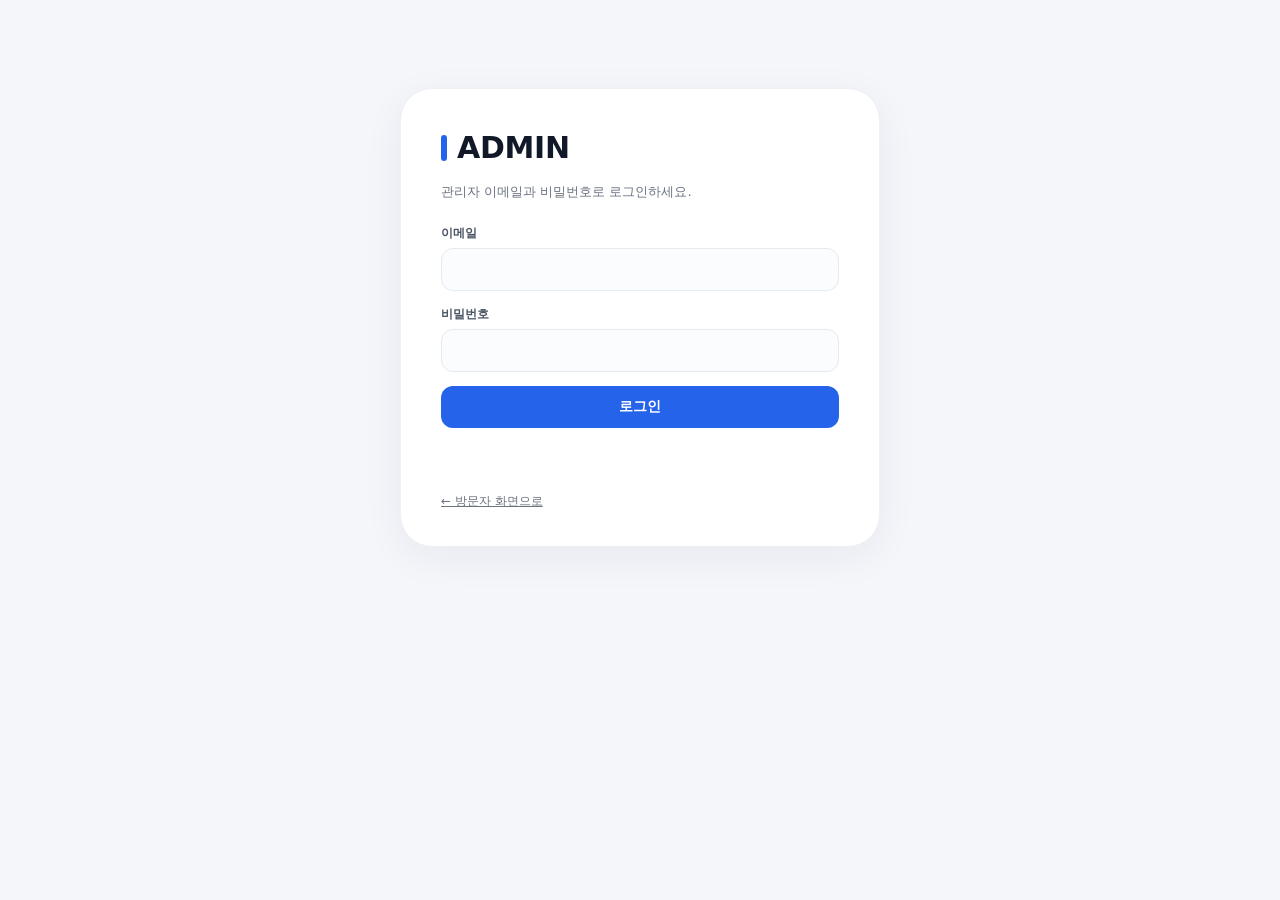
==== admin.html @ 2b7056a5 "관리자 페이지(admin.html, admin.js) 추가 Co-Authored-By: Claude Opus 5.5 <noreply@anthropic.com> Claude-Sess" ====
<!DOCTYPE html>
<html lang="ko">
<head>
  <meta charset="UTF-8">
  <meta name="viewport" content="width=device-width, initial-scale=1">
  <meta name="robots" content="noindex">
  <title>관리자 · 포트폴리오</title>
  <link rel="stylesheet" href="style.css">
</head>
<body>
  <div class="page admin-page">

    <!-- 확인하는 중 -->
    <p class="loading-note" id="loading-view">확인하는 중…</p>

    <!-- 로그인 -->
    <section class="card admin-card narrow" id="login-view" hidden>
      <h1 class="page-title"><span class="bar"></span>ADMIN</h1>
      <p class="guestbook-sub">관리자 이메일과 비밀번호로 로그인하세요.</p>
      <div class="form-stack">
        <label class="field">
          <span>이메일</span>
          <input type="email" id="login-email" autocomplete="username">
        </label>
        <label class="field">
          <span>비밀번호</span>
          <input type="password" id="login-password" autocomplete="current-password">
        </label>
        <button type="button" class="primary-btn tall" id="login-btn">로그인</button>
        <p class="form-msg" id="login-msg" role="status"></p>
      </div>
      <p class="back-link"><a href="index.html">← 방문자 화면으로</a></p>
    </section>

    <!-- 관리자가 아닌 계정 -->
    <section class="card admin-card narrow" id="denied-view" hidden>
      <h1 class="page-title"><span class="bar"></span>ADMIN</h1>
      <p class="headline">관리자만 쓸 수 있어요</p>
      <p class="guestbook-sub" id="denied-who"></p>
      <div class="actions">
        <button type="button" class="ghost-btn" id="denied-logout">로그아웃</button>
      </div>
      <p class="back-link"><a href="index.html">← 방문자 화면으로</a></p>
    </section>

    <!-- 관리자 화면 -->
    <div id="app" hidden>

      <section class="card admin-card">
        <div class="topbar">
          <h1 class="page-title"><span class="bar"></span>ADMIN</h1>
          <div class="topbar-right">
            <span class="who" id="who"></span>
            <a class="ghost-btn" href="index.html" target="_blank" rel="noopener">방문자 화면 보기</a>
            <button type="button" class="ghost-btn" id="logout-btn">로그아웃</button>
          </div>
        </div>
      </section>

      <!-- 프로필 -->
      <section class="card admin-card">
        <h2 class="section-title">프로필</h2>

        <div class="profile-photo-row">
          <div class="photo small" id="pf-photo-preview"></div>
          <div class="field">
            <span>프로필 사진 (PNG·JPG·WEBP·GIF, 10MB까지)</span>
            <input type="file" id="pf-photo" accept="image/png,image/jpeg,image/webp,image/gif">
            <p class="current-file" id="pf-photo-current"></p>
            <label class="check"><input type="checkbox" id="pf-photo-remove"> 사진 빼기 (회색 자리로)</label>
          </div>
        </div>

        <div class="form-grid">
          <label class="field"><span>이름</span><input type="text" id="pf-name"></label>
          <label class="field"><span>직함</span><input type="text" id="pf-title"></label>
          <label class="field"><span>경력 배지</span><input type="text" id="pf-career_badge"></label>
          <label class="field"><span>이메일</span><input type="text" id="pf-email"></label>
          <label class="field"><span>연락처</span><input type="text" id="pf-phone"></label>
          <label class="field"><span>위치</span><input type="text" id="pf-location"></label>
          <label class="field wide">
            <span>한 줄 소개</span>
            <input type="text" id="pf-headline">
            <p class="hint-line">쉼표 뒤에서 줄이 바뀌고, 그 줄의 이름까지 파란 밑줄로 보여요.</p>
          </label>
          <label class="field wide"><span>소개 글</span><textarea id="pf-intro" rows="3"></textarea></label>
          <label class="field">
            <span>EDUCATION</span>
            <textarea id="pf-education" rows="3"></textarea>
            <p class="hint-line">한 줄에 하나씩 적어요.</p>
          </label>
          <label class="field">
            <span>SKILLS &amp; TOOLS</span>
            <textarea id="pf-skills" rows="3"></textarea>
            <p class="hint-line">쉼표나 줄바꿈으로 나눠요.</p>
          </label>
          <label class="field wide">
            <span>EXPERIENCE</span>
            <textarea id="pf-experience" rows="3"></textarea>
            <p class="hint-line">한 줄에 하나씩 적어요.</p>
          </label>
          <label class="field wide"><span>맨 아래 인용</span><input type="text" id="pf-quote"></label>
        </div>

        <div class="actions">
          <button type="button" class="primary-btn tall" id="pf-save">프로필 저장</button>
          <p class="form-msg inline" id="pf-msg" role="status"></p>
        </div>
      </section>

      <!-- 포트폴리오 카드 -->
      <section class="card admin-card">
        <h2 class="section-title">포트폴리오 카드</h2>
        <ul class="row-list" id="project-list"></ul>
        <p class="form-msg" id="project-list-msg" role="status"></p>

        <h3 class="sub-title" id="pj-form-title">새 카드 추가</h3>
        <div class="form-grid">
          <label class="field"><span>번호</span><input type="text" id="pj-number" placeholder="예: 05"></label>
          <label class="field"><span>분류</span><input type="text" id="pj-category"></label>
          <label class="field wide"><span>제목 (꼭 적기)</span><input type="text" id="pj-title"></label>
          <label class="field wide"><span>설명</span><textarea id="pj-description" rows="3"></textarea></label>
          <label class="field wide">
            <span>태그</span>
            <input type="text" id="pj-tags">
            <p class="hint-line">쉼표로 나눠요. 예: UI/UX 리드 기획, 총괄 PM</p>
          </label>
          <div class="field">
            <span>썸네일 이미지 (PNG·JPG·WEBP·GIF, 10MB까지)</span>
            <input type="file" id="pj-thumb" accept="image/png,image/jpeg,image/webp,image/gif">
            <p class="current-file" id="pj-thumb-current"></p>
            <label class="check" id="pj-thumb-remove-wrap" hidden><input type="checkbox" id="pj-thumb-remove"> 썸네일 빼기</label>
          </div>
          <div class="field">
            <span>첨부 파일 (PDF나 이미지, 10MB까지)</span>
            <input type="file" id="pj-file" accept="application/pdf,image/png,image/jpeg,image/webp,image/gif">
            <p class="current-file" id="pj-file-current"></p>
            <label class="check" id="pj-file-remove-wrap" hidden><input type="checkbox" id="pj-file-remove"> 첨부 파일 빼기</label>
          </div>
        </div>

        <div class="actions">
          <button type="button" class="primary-btn tall" id="pj-save">카드 추가</button>
          <button type="button" class="ghost-btn" id="pj-cancel" hidden>수정 취소</button>
          <p class="form-msg inline" id="pj-msg" role="status"></p>
        </div>
      </section>

      <!-- 좋아요 -->
      <section class="card admin-card">
        <h2 class="section-title">좋아요</h2>
        <ul class="row-list" id="like-list"></ul>
        <p class="form-msg" id="like-msg" role="status"></p>
      </section>

      <!-- 방명록 -->
      <section class="card admin-card">
        <h2 class="section-title">방명록</h2>
        <ul class="row-list" id="guest-list"></ul>
        <p class="form-msg" id="guest-msg" role="status"></p>
      </section>

    </div>
  </div>
  <script src="admin.js"></script>
</body>
</html>
---- style.css ----
:root {
  --blue: #2563eb;
  --bg: #f4f6fa;
  --text: #111827;
  --muted: #6b7280;
  --soft: #9ca3af;
  --line: #e5e9f0;
  --chip: #f1f3f7;
  --font: "Pretendard", "Apple SD Gothic Neo", "Noto Sans KR", "Malgun Gothic", system-ui, sans-serif;
}

* { box-sizing: border-box; }

body {
  margin: 0;
  background: var(--bg);
  color: var(--text);
  font-family: var(--font);
  line-height: 1.5;
  -webkit-font-smoothing: antialiased;
}

.page {
  max-width: 1152px;
  margin: 0 auto;
  padding: 48px 16px;
  display: flex;
  flex-direction: column;
  gap: 48px;
}

button { font-family: inherit; cursor: pointer; }

/* ---------- 큰 흰 카드 ---------- */
.card {
  background: #fff;
  border: 1px solid #edf0f5;
  border-radius: 32px;
  box-shadow: 0 10px 40px rgba(31, 41, 80, 0.06);
  overflow: hidden;
}

.main-card {
  display: grid;
  grid-template-columns: 320px 1fr;
}

/* ---------- 왼쪽 ABOUT ME ---------- */
.about {
  padding: 32px 28px 40px;
  border-right: 1px solid var(--line);
  background: linear-gradient(180deg, #fbfcfe 0%, #f7f9fd 100%);
  text-align: center;
}

.about-label {
  margin: 0 0 20px;
  font-size: 12px;
  font-weight: 700;
  letter-spacing: 0.12em;
  color: #8a94a6;
}

.photo {
  width: 176px;
  height: 224px;
  margin: 0 auto 24px;
  border-radius: 20px;
  background: #e5e7eb;
  overflow: hidden;
  box-shadow: 0 4px 14px rgba(0, 0, 0, 0.12);
}
.photo img { width: 100%; height: 100%; object-fit: cover; display: block; }

.name { margin: 0; font-size: 24px; font-weight: 800; }
.title { margin: 6px 0 0; font-size: 15px; font-weight: 700; color: var(--blue); }

.badge-wrap { margin: 14px 0 0; }
.badge {
  display: inline-block;
  padding: 4px 14px;
  border: 1px solid #93b4f5;
  border-radius: 999px;
  background: #eef4ff;
  color: var(--blue);
  font-size: 12px;
  font-weight: 600;
}

.contacts {
  list-style: none;
  margin: 36px 0 0;
  padding: 0;
  display: flex;
  flex-direction: column;
  gap: 14px;
  text-align: left;
}
.contacts li { display: flex; align-items: center; gap: 12px; }
.contact-icon {
  flex: none;
  width: 32px;
  height: 32px;
  border-radius: 50%;
  background: #111827;
  display: grid;
  place-items: center;
}
.contact-icon svg { width: 15px; height: 15px; fill: #fff; }
.contact-label { display: block; font-size: 10px; color: var(--soft); line-height: 1.2; }
.contact-value { display: block; font-size: 15px; font-weight: 700; word-break: break-all; }

/* ---------- 오른쪽 PORTFOLIO ---------- */
.portfolio { padding: 48px 48px 36px; min-width: 0; }

.page-title, .guestbook-title {
  margin: 0;
  display: flex;
  align-items: center;
  gap: 10px;
  font-size: 30px;
  font-weight: 800;
  letter-spacing: -0.01em;
}
.bar { width: 6px; height: 26px; border-radius: 3px; background: var(--blue); flex: none; }

.headline { margin: 20px 0 0; font-size: 20px; font-weight: 800; line-height: 1.5; }
.headline .em {
  color: var(--blue);
  text-decoration: underline;
  text-decoration-thickness: 2px;
  text-underline-offset: 5px;
  text-decoration-color: #9db9f5;
}

.intro { margin: 14px 0 0; font-size: 14px; color: #4b5563; line-height: 1.75; }

.divider { border: 0; border-top: 1px solid var(--line); margin: 28px 0; }

.info-grid { display: grid; grid-template-columns: 1fr 1.1fr 1fr; gap: 24px; }
.info-title {
  margin: 0 0 12px;
  display: flex;
  align-items: center;
  gap: 8px;
  font-size: 12px;
  font-weight: 800;
  letter-spacing: 0.02em;
}
.info-title svg { width: 16px; height: 16px; fill: var(--blue); flex: none; }
.info-body { font-size: 11.5px; color: var(--soft); line-height: 1.7; }
.info-body .first { color: var(--text); font-weight: 700; font-size: 12px; }
.info-body p { margin: 0; }
.skill-list {
  list-style: none;
  margin: 0;
  padding: 0;
  display: grid;
  grid-template-columns: 1fr 1fr;
  gap: 4px 10px;
  color: #4b5563;
  font-size: 12px;
}
.skill-list li::before {
  content: "";
  display: inline-block;
  width: 4px;
  height: 4px;
  margin-right: 7px;
  border-radius: 50%;
  background: #b6bdc9;
  vertical-align: middle;
}

/* ---------- PORTFOLIO HIGHLIGHTS ---------- */
.highlights {
  margin-top: 32px;
  padding: 24px;
  border: 1px solid var(--line);
  border-radius: 24px;
  background: #fbfcfe;
}
.highlights-head {
  display: flex;
  justify-content: space-between;
  align-items: baseline;
  gap: 12px;
  flex-wrap: wrap;
  margin-bottom: 18px;
}
.highlights-head h3 { margin: 0; font-size: 12px; font-weight: 800; letter-spacing: 0.08em; }
.hint { font-size: 11px; color: var(--soft); }

.project-grid { display: grid; grid-template-columns: repeat(4, 1fr); gap: 14px; }
.status { grid-column: 1 / -1; margin: 0; color: var(--muted); font-size: 13px; }

.project {
  display: flex;
  flex-direction: column;
  padding: 14px;
  background: #fff;
  border: 1px solid var(--line);
  border-radius: 14px;
  min-width: 0;
}
.project.clickable { cursor: pointer; transition: box-shadow .15s, transform .15s; }
.project.clickable:hover, .project.clickable:focus-visible {
  box-shadow: 0 6px 18px rgba(37, 99, 235, 0.12);
  transform: translateY(-2px);
  outline: none;
}

.thumb {
  border: 1px solid var(--line);
  border-radius: 8px;
  overflow: hidden;
  background: #fff;
}
.thumb-bar {
  height: 14px;
  background: #eceff4;
  display: flex;
  align-items: center;
  gap: 4px;
  padding: 0 7px;
}
.thumb-bar i { width: 4px; height: 4px; border-radius: 50%; background: #c3c9d4; }
.thumb-img { aspect-ratio: 16 / 9; background: #f0f2f6; }
.thumb-img img { width: 100%; height: 100%; object-fit: cover; display: block; }

.p-cat { margin: 14px 0 0; font-size: 10.5px; font-weight: 800; color: var(--blue); }
.p-title { margin: 4px 0 0; font-size: 14px; font-weight: 800; line-height: 1.35; word-break: keep-all; }
.p-desc {
  margin: 6px 0 0;
  font-size: 11px;
  color: var(--soft);
  line-height: 1.5;
  display: -webkit-box;
  -webkit-line-clamp: 2;
  -webkit-box-orient: vertical;
  overflow: hidden;
}
.p-foot {
  margin-top: auto;
  padding-top: 14px;
  display: flex;
  justify-content: space-between;
  align-items: center;
  gap: 6px;
}
.tags { display: flex; flex-wrap: wrap; gap: 4px; }
.tag {
  padding: 3px 8px;
  border-radius: 4px;
  background: var(--chip);
  color: #6b7280;
  font-size: 10px;
  font-weight: 600;
}

.like-btn {
  flex: none;
  display: inline-flex;
  align-items: center;
  gap: 4px;
  padding: 3px 8px;
  border: 1px solid var(--line);
  border-radius: 999px;
  background: #fff;
  color: var(--muted);
  font-size: 11px;
  font-weight: 700;
}
.like-btn svg { width: 13px; height: 13px; fill: none; stroke: currentColor; stroke-width: 2; }
.like-btn:hover:not(:disabled) { border-color: #f4a3b0; color: #e11d48; }
.like-btn.liked { color: #e11d48; border-color: #f4a3b0; background: #fff1f3; cursor: default; }
.like-btn.liked svg { fill: #e11d48; stroke: #e11d48; }

.quote {
  margin: 36px 0 0;
  text-align: center;
  font-size: 12px;
  font-style: italic;
  color: var(--soft);
}

/* ---------- 방명록 ---------- */
.guestbook-inner { padding: 40px 48px 44px; }
.guestbook-title { font-size: 24px; }
.guestbook-sub { margin: 12px 0 0; font-size: 13px; color: var(--muted); }

.guest-form { margin-top: 22px; display: grid; grid-template-columns: 180px 1fr auto; gap: 10px; }
.guest-form input {
  min-width: 0;
  padding: 11px 14px;
  border: 1px solid var(--line);
  border-radius: 12px;
  background: #fbfcfe;
  font: inherit;
  font-size: 14px;
  color: var(--text);
}
.guest-form input:focus { outline: 2px solid #bcd0fa; border-color: var(--blue); background: #fff; }
.primary-btn {
  padding: 0 22px;
  border: 0;
  border-radius: 12px;
  background: var(--blue);
  color: #fff;
  font-size: 14px;
  font-weight: 700;
}
.primary-btn:disabled { opacity: .55; cursor: default; }
.form-msg { min-height: 20px; margin: 8px 2px 0; font-size: 12px; color: #e11d48; }

.guest-list { list-style: none; margin: 14px 0 0; padding: 0; display: flex; flex-direction: column; gap: 10px; }
.guest-item {
  padding: 14px 16px;
  border: 1px solid var(--line);
  border-radius: 14px;
  background: #fbfcfe;
}
.guest-top { display: flex; justify-content: space-between; gap: 10px; align-items: baseline; }
.guest-nick { font-size: 13px; font-weight: 800; }
.guest-date { font-size: 11px; color: var(--soft); flex: none; }
.guest-text { margin: 4px 0 0; font-size: 14px; color: #374151; white-space: pre-wrap; word-break: break-word; }
.guest-empty { color: var(--muted); font-size: 13px; }

/* ---------- 태블릿·휴대폰 ---------- */
@media (max-width: 1000px) {
  .project-grid { grid-template-columns: repeat(2, 1fr); }
}

@media (max-width: 800px) {
  .page { padding: 24px 16px; gap: 24px; }
  .card { border-radius: 24px; }
  .main-card { grid-template-columns: 1fr; }
  .about { border-right: 0; border-bottom: 1px solid var(--line); }
  .contacts { max-width: 320px; margin-left: auto; margin-right: auto; }
  .portfolio { padding: 32px 22px 28px; }
  .page-title { font-size: 26px; }
  .headline { font-size: 18px; }
  .info-grid { grid-template-columns: 1fr; gap: 22px; }
  .highlights { padding: 18px 14px; }
  .guestbook-inner { padding: 30px 22px 32px; }
  .guest-form { grid-template-columns: 1fr; }
  .primary-btn { padding: 12px; }
}

@media (max-width: 560px) {
  .project-grid { grid-template-columns: 1fr; }
}

/* ---------- 방문자 화면 맨 아래 관리자 링크 ---------- */
.admin-link { text-align: center; margin: -24px 0 0; font-size: 11px; }
.admin-link a { color: var(--soft); text-decoration: none; }
.admin-link a:hover { color: var(--muted); text-decoration: underline; }

/* ---------- 관리자 화면 ---------- */
[hidden] { display: none !important; }
.admin-page { gap: 28px; max-width: 960px; }
#app { display: flex; flex-direction: column; gap: 28px; }
.admin-card { padding: 36px 40px; }
.admin-card.narrow { max-width: 480px; width: 100%; margin: 40px auto 0; }

.topbar { display: flex; justify-content: space-between; align-items: center; gap: 12px; flex-wrap: wrap; }
.topbar-right { display: flex; align-items: center; gap: 8px; flex-wrap: wrap; }
.who { font-size: 12px; color: var(--muted); }

.section-title { margin: 0 0 18px; font-size: 20px; font-weight: 800; }
.sub-title { margin: 28px 0 14px; padding-top: 22px; border-top: 1px solid var(--line); font-size: 15px; font-weight: 800; }

.form-stack { margin-top: 22px; display: flex; flex-direction: column; gap: 14px; }
.form-grid { display: grid; grid-template-columns: 1fr 1fr; gap: 14px; }
.field { display: flex; flex-direction: column; gap: 6px; min-width: 0; }
.field.wide { grid-column: 1 / -1; }
.field > span { font-size: 12px; font-weight: 700; color: #4b5563; }
.field input[type="text"], .field input[type="email"], .field input[type="password"], .field textarea {
  width: 100%;
  padding: 10px 14px;
  border: 1px solid var(--line);
  border-radius: 12px;
  background: #fbfcfe;
  font: inherit;
  font-size: 14px;
  color: var(--text);
}
.field textarea { resize: vertical; line-height: 1.6; }
.field input:focus, .field textarea:focus { outline: 2px solid #bcd0fa; border-color: var(--blue); background: #fff; }
.field input[type="file"] { font-size: 12px; }
.current-file, .hint-line { font-size: 11px; color: var(--soft); margin: 0; }
.check { display: flex; align-items: center; gap: 6px; font-size: 12px; color: #4b5563; }

.primary-btn.tall { padding: 12px 24px; }
.ghost-btn, .danger-btn {
  display: inline-block;
  padding: 8px 14px;
  border: 1px solid var(--line);
  border-radius: 10px;
  background: #fff;
  color: #374151;
  font-size: 13px;
  font-weight: 700;
  text-decoration: none;
}
.ghost-btn:hover:not(:disabled) { border-color: #93b4f5; color: var(--blue); }
.danger-btn { color: #e11d48; border-color: #f4a3b0; }
.danger-btn:hover { background: #fff1f3; }
.ghost-btn.small, .danger-btn.small { padding: 5px 10px; font-size: 12px; }
.ghost-btn:disabled { opacity: .45; cursor: default; }

.actions { margin-top: 18px; display: flex; align-items: center; gap: 12px; flex-wrap: wrap; }
.form-msg.inline { margin: 0; min-height: 0; }
.form-msg.ok { color: #15803d; }
.back-link { margin: 22px 0 0; font-size: 12px; }
.back-link a { color: var(--muted); }
.loading-note { text-align: center; color: var(--muted); font-size: 13px; }

.profile-photo-row { display: flex; align-items: center; gap: 20px; margin-bottom: 20px; flex-wrap: wrap; }
.photo.small { width: 88px; height: 112px; margin: 0; border-radius: 14px; flex: none; }

.row-list { list-style: none; margin: 0; padding: 0; display: flex; flex-direction: column; gap: 10px; }
.row {
  display: flex;
  justify-content: space-between;
  align-items: center;
  gap: 14px;
  padding: 14px 16px;
  border: 1px solid var(--line);
  border-radius: 14px;
  background: #fbfcfe;
}
.row-info { min-width: 0; }
.row-info p { margin: 0; }
.row-cat { font-size: 11px; font-weight: 800; color: var(--blue); }
.row-title { font-size: 14px; font-weight: 800; }
.row-text { font-size: 13px; color: #374151; white-space: pre-wrap; word-break: break-word; }
.row-meta { font-size: 11px; color: var(--soft); }
.row-actions { display: flex; gap: 6px; flex-wrap: wrap; justify-content: flex-end; }
.empty-row { color: var(--muted); font-size: 13px; }

@media (max-width: 800px) {
  .admin-card { padding: 26px 20px; }
  .form-grid { grid-template-columns: 1fr; }
  .row { flex-direction: column; align-items: stretch; }
  .row-actions { justify-content: flex-start; }
}
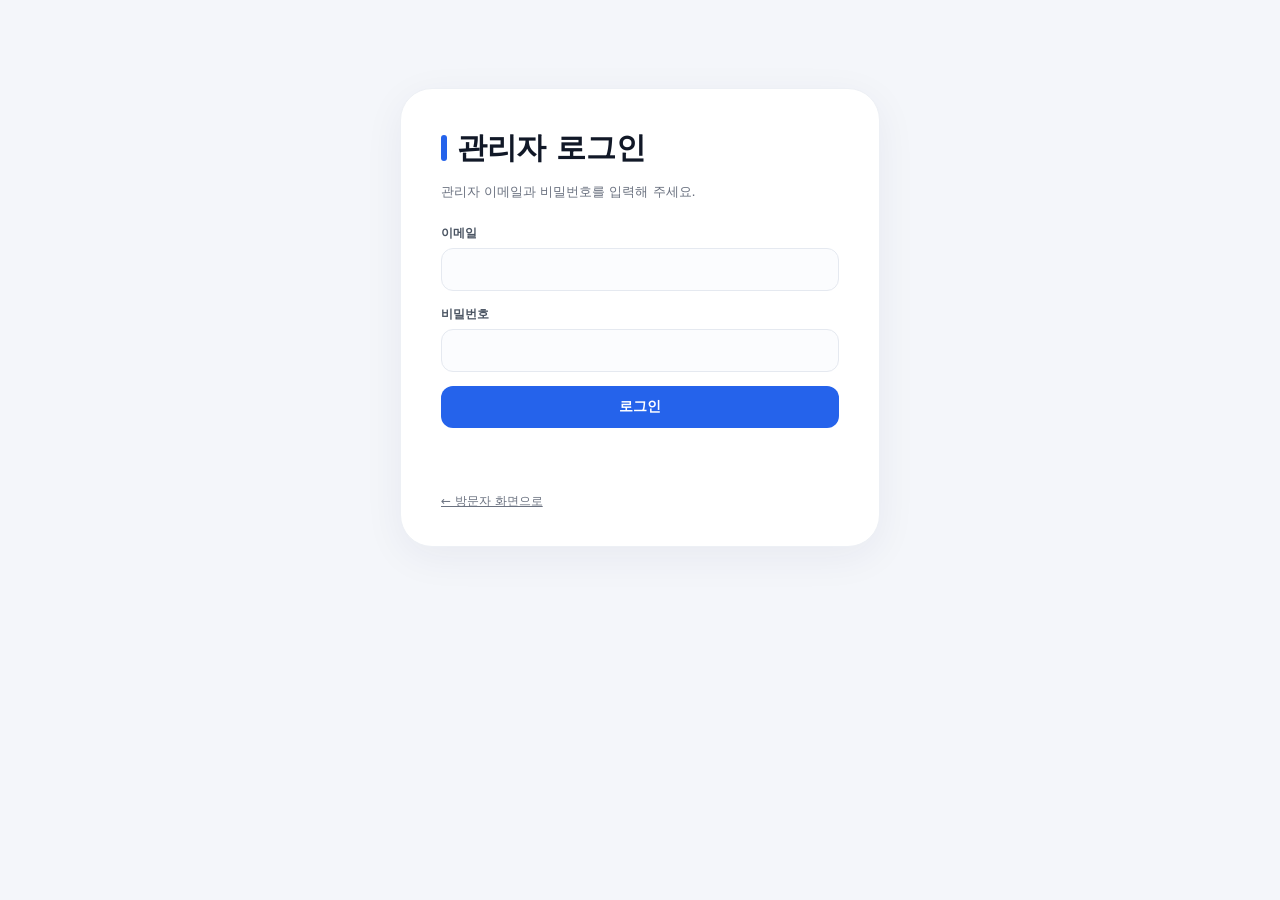
==== commit 7a134427: "관리자 페이지를 jiyoung-vibe/resume-demo1027 버전으로 교체 (Supabase 주소·공개 키만 내 것으로) Co-Authored-By: Claude Opus " ====
--- a/admin.html
+++ b/admin.html
@@ -4,163 +4,83 @@
   <meta charset="UTF-8">
   <meta name="viewport" content="width=device-width, initial-scale=1">
   <meta name="robots" content="noindex">
-  <title>관리자 · 포트폴리오</title>
+  <title>포트폴리오 관리자</title>
   <link rel="stylesheet" href="style.css">
 </head>
-<body>
+<body class="admin-body">
   <div class="page admin-page">
 
-    <!-- 확인하는 중 -->
-    <p class="loading-note" id="loading-view">확인하는 중…</p>
-
     <!-- 로그인 -->
-    <section class="card admin-card narrow" id="login-view" hidden>
-      <h1 class="page-title"><span class="bar"></span>ADMIN</h1>
-      <p class="guestbook-sub">관리자 이메일과 비밀번호로 로그인하세요.</p>
+    <section class="card admin-card narrow" id="login-card" hidden>
+      <h1 class="page-title"><span class="bar"></span>관리자 로그인</h1>
+      <p class="guestbook-sub">관리자 이메일과 비밀번호를 입력해 주세요.</p>
       <div class="form-stack">
-        <label class="field">
-          <span>이메일</span>
-          <input type="email" id="login-email" autocomplete="username">
-        </label>
-        <label class="field">
-          <span>비밀번호</span>
-          <input type="password" id="login-password" autocomplete="current-password">
-        </label>
-        <button type="button" class="primary-btn tall" id="login-btn">로그인</button>
+        <label class="field"><span>이메일</span><input type="email" id="login-email" autocomplete="username"></label>
+        <label class="field"><span>비밀번호</span><input type="password" id="login-password" autocomplete="current-password"></label>
+        <button type="button" id="login-btn" class="primary-btn tall">로그인</button>
         <p class="form-msg" id="login-msg" role="status"></p>
       </div>
       <p class="back-link"><a href="index.html">← 방문자 화면으로</a></p>
     </section>
 
-    <!-- 관리자가 아닌 계정 -->
-    <section class="card admin-card narrow" id="denied-view" hidden>
-      <h1 class="page-title"><span class="bar"></span>ADMIN</h1>
-      <p class="headline">관리자만 쓸 수 있어요</p>
-      <p class="guestbook-sub" id="denied-who"></p>
-      <div class="actions">
-        <button type="button" class="ghost-btn" id="denied-logout">로그아웃</button>
+    <!-- 관리자가 아닐 때 -->
+    <section class="card admin-card narrow" id="denied-card" hidden>
+      <h1 class="page-title"><span class="bar"></span>관리자만 쓸 수 있어요</h1>
+      <p class="guestbook-sub">이 계정은 관리자로 등록되어 있지 않아요.</p>
+      <div class="form-stack">
+        <button type="button" id="denied-logout" class="ghost-btn">로그아웃</button>
       </div>
-      <p class="back-link"><a href="index.html">← 방문자 화면으로</a></p>
     </section>
 
-    <!-- 관리자 화면 -->
+    <!-- 관리 화면 -->
     <div id="app" hidden>
+      <div class="topbar">
+        <h1 class="page-title"><span class="bar"></span>ADMIN</h1>
+        <div class="topbar-right">
+          <span class="who" id="who"></span>
+          <a class="ghost-btn" href="index.html">방문자 화면</a>
+          <button type="button" id="logout-btn" class="ghost-btn">로그아웃</button>
+        </div>
+      </div>
 
       <section class="card admin-card">
-        <div class="topbar">
-          <h1 class="page-title"><span class="bar"></span>ADMIN</h1>
-          <div class="topbar-right">
-            <span class="who" id="who"></span>
-            <a class="ghost-btn" href="index.html" target="_blank" rel="noopener">방문자 화면 보기</a>
-            <button type="button" class="ghost-btn" id="logout-btn">로그아웃</button>
+        <h2 class="section-title">프로필</h2>
+        <div class="profile-photo-row">
+          <div class="photo small" id="photo-preview"></div>
+          <div>
+            <label class="field"><span>프로필 사진 (이미지, 10MB까지)</span>
+              <input type="file" id="photo-file" accept="image/png,image/jpeg,image/webp,image/gif"></label>
+            <p class="hint-line">사진을 고른 뒤 아래 "프로필 저장"을 눌러야 반영돼요.</p>
           </div>
+        </div>
+        <div class="form-grid" id="profile-form"></div>
+        <div class="actions">
+          <button type="button" id="profile-save" class="primary-btn tall">프로필 저장</button>
+          <span class="form-msg inline" id="profile-msg" role="status"></span>
         </div>
       </section>
 
-      <!-- 프로필 -->
       <section class="card admin-card">
-        <h2 class="section-title">프로필</h2>
+        <h2 class="section-title">포트폴리오 카드</h2>
+        <ul class="row-list" id="project-list"></ul>
 
-        <div class="profile-photo-row">
-          <div class="photo small" id="pf-photo-preview"></div>
-          <div class="field">
-            <span>프로필 사진 (PNG·JPG·WEBP·GIF, 10MB까지)</span>
-            <input type="file" id="pf-photo" accept="image/png,image/jpeg,image/webp,image/gif">
-            <p class="current-file" id="pf-photo-current"></p>
-            <label class="check"><input type="checkbox" id="pf-photo-remove"> 사진 빼기 (회색 자리로)</label>
-          </div>
-        </div>
-
-        <div class="form-grid">
-          <label class="field"><span>이름</span><input type="text" id="pf-name"></label>
-          <label class="field"><span>직함</span><input type="text" id="pf-title"></label>
-          <label class="field"><span>경력 배지</span><input type="text" id="pf-career_badge"></label>
-          <label class="field"><span>이메일</span><input type="text" id="pf-email"></label>
-          <label class="field"><span>연락처</span><input type="text" id="pf-phone"></label>
-          <label class="field"><span>위치</span><input type="text" id="pf-location"></label>
-          <label class="field wide">
-            <span>한 줄 소개</span>
-            <input type="text" id="pf-headline">
-            <p class="hint-line">쉼표 뒤에서 줄이 바뀌고, 그 줄의 이름까지 파란 밑줄로 보여요.</p>
-          </label>
-          <label class="field wide"><span>소개 글</span><textarea id="pf-intro" rows="3"></textarea></label>
-          <label class="field">
-            <span>EDUCATION</span>
-            <textarea id="pf-education" rows="3"></textarea>
-            <p class="hint-line">한 줄에 하나씩 적어요.</p>
-          </label>
-          <label class="field">
-            <span>SKILLS &amp; TOOLS</span>
-            <textarea id="pf-skills" rows="3"></textarea>
-            <p class="hint-line">쉼표나 줄바꿈으로 나눠요.</p>
-          </label>
-          <label class="field wide">
-            <span>EXPERIENCE</span>
-            <textarea id="pf-experience" rows="3"></textarea>
-            <p class="hint-line">한 줄에 하나씩 적어요.</p>
-          </label>
-          <label class="field wide"><span>맨 아래 인용</span><input type="text" id="pf-quote"></label>
-        </div>
-
+        <h3 class="sub-title" id="project-form-title">카드 추가</h3>
+        <div class="form-grid" id="project-form"></div>
         <div class="actions">
-          <button type="button" class="primary-btn tall" id="pf-save">프로필 저장</button>
-          <p class="form-msg inline" id="pf-msg" role="status"></p>
+          <button type="button" id="project-save" class="primary-btn tall">카드 저장</button>
+          <button type="button" id="project-cancel" class="ghost-btn" hidden>수정 취소</button>
+          <span class="form-msg inline" id="project-msg" role="status"></span>
         </div>
       </section>
 
-      <!-- 포트폴리오 카드 -->
-      <section class="card admin-card">
-        <h2 class="section-title">포트폴리오 카드</h2>
-        <ul class="row-list" id="project-list"></ul>
-        <p class="form-msg" id="project-list-msg" role="status"></p>
-
-        <h3 class="sub-title" id="pj-form-title">새 카드 추가</h3>
-        <div class="form-grid">
-          <label class="field"><span>번호</span><input type="text" id="pj-number" placeholder="예: 05"></label>
-          <label class="field"><span>분류</span><input type="text" id="pj-category"></label>
-          <label class="field wide"><span>제목 (꼭 적기)</span><input type="text" id="pj-title"></label>
-          <label class="field wide"><span>설명</span><textarea id="pj-description" rows="3"></textarea></label>
-          <label class="field wide">
-            <span>태그</span>
-            <input type="text" id="pj-tags">
-            <p class="hint-line">쉼표로 나눠요. 예: UI/UX 리드 기획, 총괄 PM</p>
-          </label>
-          <div class="field">
-            <span>썸네일 이미지 (PNG·JPG·WEBP·GIF, 10MB까지)</span>
-            <input type="file" id="pj-thumb" accept="image/png,image/jpeg,image/webp,image/gif">
-            <p class="current-file" id="pj-thumb-current"></p>
-            <label class="check" id="pj-thumb-remove-wrap" hidden><input type="checkbox" id="pj-thumb-remove"> 썸네일 빼기</label>
-          </div>
-          <div class="field">
-            <span>첨부 파일 (PDF나 이미지, 10MB까지)</span>
-            <input type="file" id="pj-file" accept="application/pdf,image/png,image/jpeg,image/webp,image/gif">
-            <p class="current-file" id="pj-file-current"></p>
-            <label class="check" id="pj-file-remove-wrap" hidden><input type="checkbox" id="pj-file-remove"> 첨부 파일 빼기</label>
-          </div>
-        </div>
-
-        <div class="actions">
-          <button type="button" class="primary-btn tall" id="pj-save">카드 추가</button>
-          <button type="button" class="ghost-btn" id="pj-cancel" hidden>수정 취소</button>
-          <p class="form-msg inline" id="pj-msg" role="status"></p>
-        </div>
-      </section>
-
-      <!-- 좋아요 -->
-      <section class="card admin-card">
-        <h2 class="section-title">좋아요</h2>
-        <ul class="row-list" id="like-list"></ul>
-        <p class="form-msg" id="like-msg" role="status"></p>
-      </section>
-
-      <!-- 방명록 -->
       <section class="card admin-card">
         <h2 class="section-title">방명록</h2>
-        <ul class="row-list" id="guest-list"></ul>
-        <p class="form-msg" id="guest-msg" role="status"></p>
+        <ul class="row-list" id="gb-admin-list"></ul>
+        <p class="form-msg" id="gb-admin-msg" role="status"></p>
       </section>
+    </div>
 
-    </div>
+    <p class="loading-note" id="loading" hidden>불러오는 중…</p>
   </div>
   <script src="admin.js"></script>
 </body>
